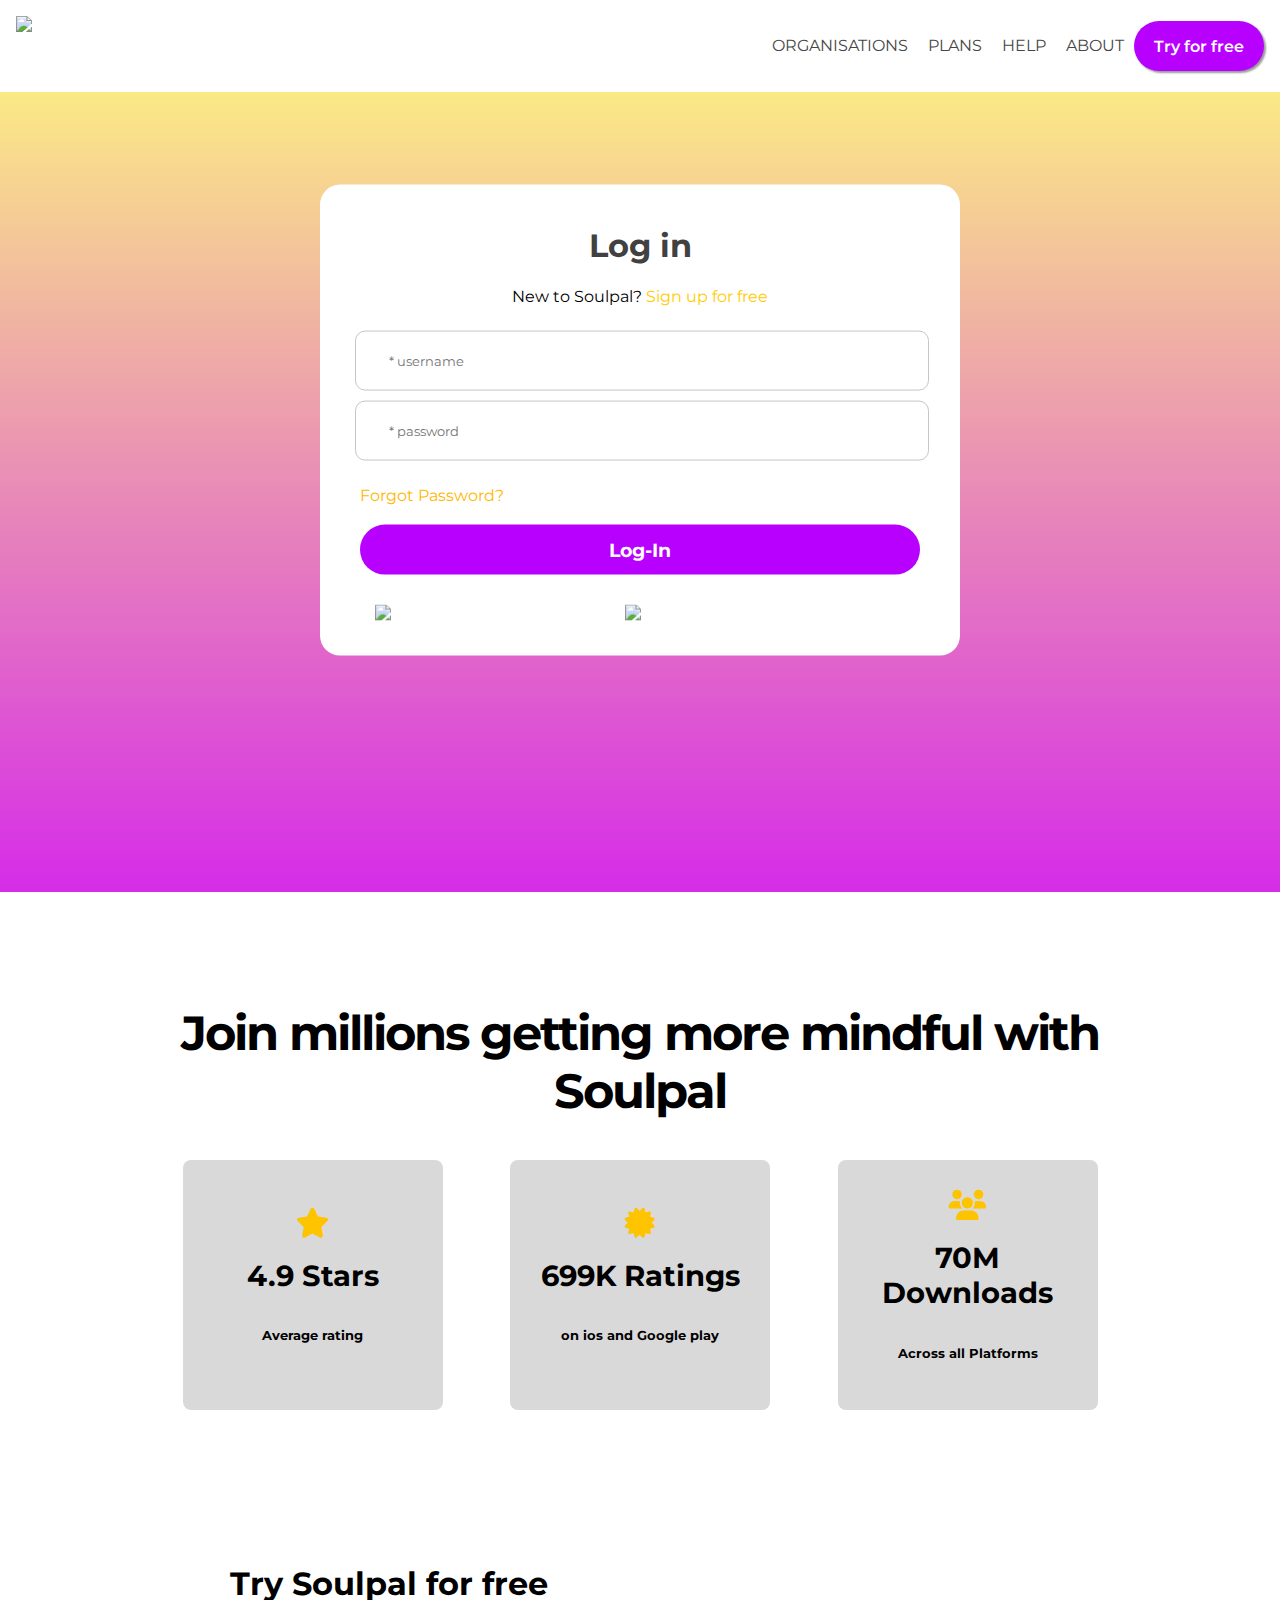
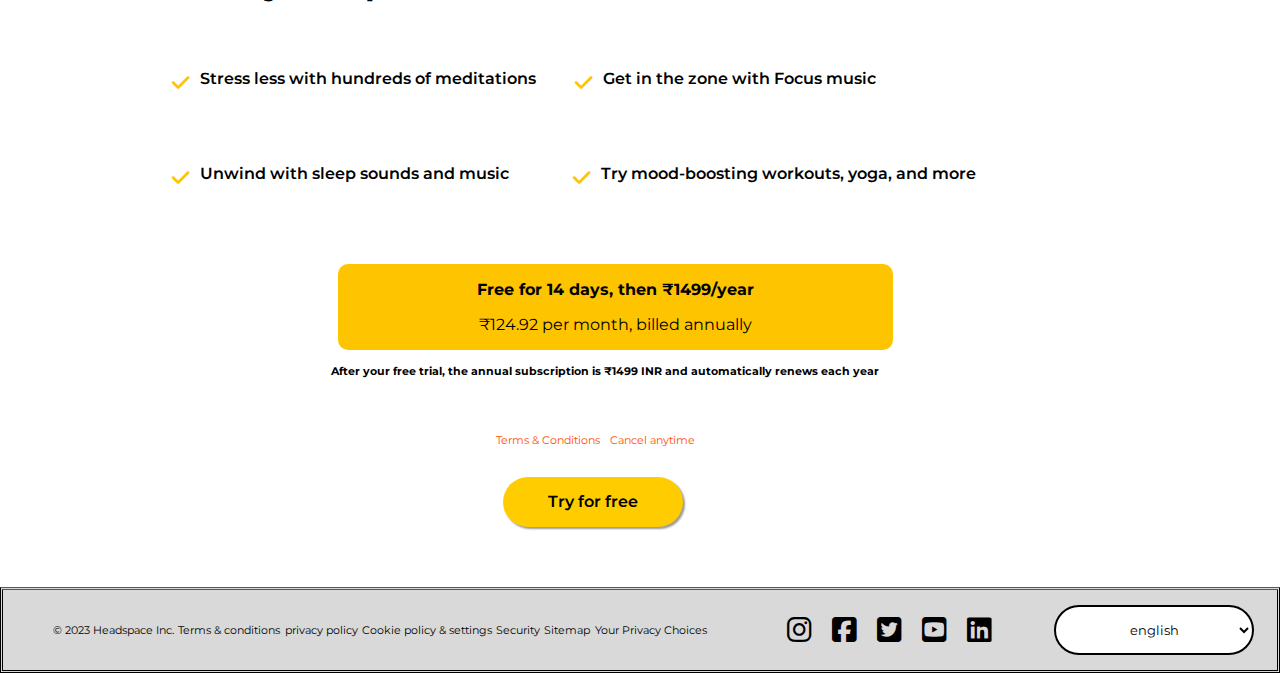
==== login.html @ da0b6b70 "done" ====
<!DOCTYPE html>
<html lang="en">

<head>
    <meta charset="UTF-8">
    <meta name="viewport" content="width=device-width, initial-scale=1.0">
    <title>login</title>
    <link rel="stylesheet" href="login.css">
    <link rel="stylesheet" href="https://cdnjs.cloudflare.com/ajax/libs/font-awesome/6.5.1/css/all.min.css">
</head>

<body>
    <header>

        <div class="navbar">
            <div class="mainlogo"><a href="index.html" target="_blank"><img src="img\main logo w space.png"
                        class="img1"></a>
            </div>
            <div class="nav1">
                <ul class="nav1-1">
                    <li>ORGANISATIONS</li>
                    <li>PLANS</li>
                    <li>HELP</li>
                    <li>ABOUT</li>
                </ul>
                <div class="sign-in">
                    <a href="index.html" class="signininner"> Try for free</a>
                </div>
            </div>


    </header>
    <section>
        <div class="mainbody">
            <h1>Log in</h1>
            <div class="signup">
                New to Soulpal? <a href="signup.html">Sign up for free</a>
            </div>

            <form method="post">
                <div class="text_field">
                    <input type="text" placeholder=" * username" class="input">
                </div>
                <div class="text_field">
                    <input type="password" placeholder=" * password" class="input">
                </div>

                <div class="forgotpass">Forgot Password?</div>
                <div class="submitbutton"><input type="submit" value="Log-In" class="button"> </div>
                <div class="extlinks">
                    <img src="img\1x\app-store.png" class="applink">
                    <img src="img/1x/google-play.png" class="applink">
                </div>

            </form>

        </div>
    </section>
    <footer>
        <div class="footer-1">
            <div class="footer-1-1">
                <div class="footer-1-heading">
                    <h1>Join millions getting more mindful with Soulpal</h1>
                </div>
                <div class="footer-1-state">
                    <div class="state-box1 box">
                        <div class="box-img"><i class="fa-solid fa-star"></i></div>
                        <h3> 4.9 Stars</h3>
                        <h5>Average rating</h5>
                    </div>
                    <div class="state-box2 box">
                        <div class="box-img"><i class="fa-solid fa-certificate"></i></div>
                        <h3> 699K Ratings </h3>
                        <h5>on ios and Google play</h5>

                    </div>
                    <div class="state-box3 box">
                        <div class="box-img"><i class="fa-solid fa-users"></i></div>
                        <h3>70M Downloads</h3>
                        <h5>Across all Platforms</h5>
                    </div>
                </div>
            </div>

        </div>

        <div class="footer-1">
            <div class="footer-1-2">
                <h2> Try Soulpal for free</h2>
                <div class="check">
                    <div class="check-1">
                        <div class="check1 flex">
                            <i class="fa-solid fa-check"></i>
                            <p>Stress less with hundreds of meditations</p>
                        </div>
                        <div class="check2 flex">
                            <i class="fa-solid fa-check"></i>
                            <p>Get in the zone with Focus music</p>
                        </div>
                    </div>
                    <div class="check-1">
                        <div class="check3 flex">
                            <i class="fa-solid fa-check"></i>
                            <p>Unwind with sleep sounds and music</p>
                        </div>
                        <div class="check4 flex">
                            <i class="fa-solid fa-check"></i>
                            <p>Try mood-boosting workouts, yoga, and more</p>
                        </div>
                    </div>
                </div>
            </div>
        </div>
        <div class="footer-1 fomter">
            <div class="plan-box planbox-2">
                <p class="plan-box1 txt"><b>Free for 14 days, then ₹1499/year</b></p>
                <p class="plan-box2 txt">₹124.92 per month, billed annually</p>
            </div>
        </div>
        <div class="footer-1 fomter2">
            <h6>After your free trial, the annual subscription is ₹1499 INR and automatically renews each year</h6>
        </div>
        <div class="footer-1 tandc fomter2">
            <a href="#">Terms & Conditions</a>
            <a href="#" class="a2"> Cancel anytime</a>
        </div>
        <div class="footer-1 sigma">
            <div class="lasttry"><a href="#" class="signininner innercolor">Try for free </a></div>
        </div>

        <div class="footer-2">
            <div class="formality">
                <p>© 2023 Headspace Inc.</p>
                <p>Terms & conditions</p>
                <p>privacy policy</p>
                <p> Cookie policy & settings</p>
                <p> Security</p>
                <p> Sitemap</p>
                <p> Your Privacy Choices</p>
            </div>
            <div class="socials">
                <i class="fa-brands fa-instagram"></i>
                <i class="fa-brands fa-square-facebook"></i>
                <i class="fa-brands fa-square-twitter"></i>
                <i class="fa-brands fa-square-youtube"></i>
                <i class="fa-brands fa-linkedin"></i>
            </div>
            <div class="lan">
                <select>
                    <option value="english">english</option>
                    <option value="hindi">hindi</option>
                    <option value="french">french</option>
                    <option value="U.K">U.K</option>
                </select>
            </div>
        </div>
    </footer>

</body>

</html>
---- login.css ----
@import url('https://fonts.googleapis.com/css2?family=Montserrat:wght@300;400;500;600;700&display=swap');


* {

    font-family: 'Montserrat', sans-serif;
}

body {
    background: url(bg.png);
    margin: 0px;

}

section
{
    height: 800px;
}
/*-------------------header---------------------------------------------------------- */

.navbar {
    display: flex;
    height: 60px;
    padding: 16px;
    background-color: white;
    justify-content: space-between;
    align-items: center;
    

}

.img1 {
    display: flex;
    height: 60px;
}

.nav1 {
    display: flex;
    align-items: center;

}

.nav1-1 {
    list-style: none;
    display: flex;
    height: 90px;

}

.nav1-1 li {
    padding: 0px 10px;
    padding-top: 35px;
    color: rgb(69, 69, 69);
}

.nav1-1 :hover {
    cursor: pointer;
    border: none;
    box-shadow: 0px 4px hwb(283 0% 0%);
}


.signininner {
    width: 130px;
    height: 50px;
    border-radius: 30px;
    background-color: #B800FF;
    border: none;
    box-shadow: 2px 2px 2px rgba(0, 0, 0, 0.4);
    font-size: 1em;
    color: white;
    font-weight: 600;
    cursor: pointer;
    display: flex;
    align-items: center;
    justify-content: center;
    text-decoration: none
}

.signininner:hover {
    background-color: #9f00de;
}
/*-------------------main body--------------------------------------------------------- */

.mainbody {
    display: flex;
    flex-direction: column;
    position: absolute;
    align-items: center;
    left: 50%;
    top: 420px;
    transform: translate(-50%, -50%);
    width: 600px;
    padding: 20px;
    background-color: white;
    border-radius: 20px;
}

.mainbody h1 {
    text-align: center;
    color: #414141;
}

.text_field {
    display: flex;
    height: 25px;
    width: 60px;
    position: relative;
    left: 25%;
    font-size: 10px;
    padding: 5px;
}

.text_field2 {
    display: inline-block;
    height: 25px;
    width: 60px;
    position: relative;
    left: 25%;
    font-size: 10px;
    padding: 5px;
}

.submitbutton {
    width: 560px;
    height: 50px;
    border-radius: 30px;
    background-color: #B800FF;
    border: none;
    cursor: pointer;
    display: flex;
    align-items: center;
    justify-content: center;
    text-decoration: none
}

.button {
    border: none;
    background-color: #B800FF;
    color: #ffffff;
    font-size: 1.2em;
    font-weight: bolder;
}


.signup a {
    text-decoration: none;
    color: #ffcc00;
}

.signup {
    margin-bottom: 20px;
}

.text_field {
    height: 60px;
    width: 590px;
    margin-left: -150px;

}

.input {
    width: 540px;
    border-radius: 10px;
    padding-left: 30px;
    border: 1px solid #c6c5c5;
}

.input:focus {
    outline-color: #ffcc00;
    border: 1px;
    border-color: #ffcc00;
}

.forgotpass {
    margin-top: 20px;
    color: #ffb700;
    margin-bottom: 20px;
}
.forgotpass :hover
{
    cursor: pointer;
}
.extlinks
{
    width: 500px;
    display: flex;
    justify-content: space-between;
}
.applink
{
    display: flex;
    width: 250px;
    margin: 15px;
    margin-top: 30px;
}

.extlinks :hover
{
 cursor: pointer;
}

/*-----------------footer---------------------------------------------------------- */
.footer-1 {
    height: auto;
    background-color: #ffffff;
    display: flex;
    justify-content: center;
}

.footer-1-1 {
    height: 400px;
    width: 1000px;
    padding-top: 80px;
    padding-bottom: 128px;
    margin: 0px 687.6px 0px 687.6px;
}

.footer-1-heading {

    font-size: 1.5em;
    text-align: center;
    letter-spacing: -2px;
    color: rgb(0, 0, 0);
    margin-bottom: 40px;
}

.footer-1-state {
    height: 250px;
    width: 1000px;
    display: flex;
    justify-content: space-evenly;
}

.box {
    height: 250px;
    background-color: rgb(217, 217, 217);
    width: 260px;
    display: flex;
    justify-content: center;
    align-items: center;
    flex-direction: column;
    margin: 0px 25px;
    border-radius: 8px;
}

.box-img {
    font-size: 30px;
    color: #ffc400 ;
}

.footer-1-state h3 {
    font-size: 1.8em;
    color: rgb(0, 0, 0);
    align-items: center;
    margin-left: 0px;
    text-align: center;
    margin: 16px 20px 12px 20px;
}

.footer-1-state h5 {
    color: rgb(0, 0, 0);
    align-items: center;
    justify-content: center;
}

.footer-1-2 {
    width: 1000px;
    padding: 64px 32px 0px 32px;
    height: 300px;
    z-index: 1;

}

.footer-1-2 h2 {
    margin: 0px 90px 50px;
    color: rgb(0, 0, 0);
    font-size: 32px;
}

.check {
    width: 936px;
    height: 126px;
    color: rgb(0, 0, 0);
    z-index: 2;
}

.flex {
    display: flex;
    margin: 0px 32px 24px;
}

.check-1 {
    display: flex;
    margin-bottom: 20px;
}

.check i {
    font-size: 20px;
    color: #ffc400;
    margin-top: 20px;
    margin-right: 10px;
    font-weight: bolder;
}

.check2 {
    margin-left: 7px;
}

.check p {
    font-weight: 600;
}

.planbox-2 {
    width: 555px;
    color: rgb(0, 0, 0);
    background-color: #ffc400;
    margin-left: -50px;
    border-radius: 10px;
}

.txt {
    text-align: center;
    margin-left: -40spx;
}

.footer-1 h6 {
    color: rgb(0, 0, 0);
    width: 550px;
    margin-top: 15px;
    text-align: center;
    margin-left: -70px;
}

.tandc {
    margin-left: -90px;
}

.tandc a {
    margin-top: 30px;
    color: #ff4d00;
    font-size: 0.7em;
    text-decoration: none;
}

.a2 {
    margin-left: 10px;
}

.lasttry {
    margin-top: 30px;
    margin-left: -95px;
}

.innercolor {
    color: rgb(0, 0, 0);
    background-color: #ffcc00;
    width: 180px;
}

.innercolor:hover {
    background-color: #ffa600;
}

.sigma {
    padding-bottom: 60px;
}

.footer-2 {
    background-color: rgb(217, 217, 217);
    height: 80px;
    border-top: 3px solid rgb(87, 86, 86);
    border-style: double;
    display: flex;
    align-items: center;
    justify-content: center;
}

.formality {
    height: inherit;
    width: 800px;
    margin-left: 50px;
    display: flex;
    align-items: center;
    color: #000000;
    justify-content: space-between;
    font-size: 0.7em;
}

.socials {
    height: inherit;
    width: 300px;
    margin-left: 40px;
    display: flex;
    align-items: center;
    justify-content: space-evenly;
    padding: 0px 20px;
}

.socials i {
    font-size: 28px;
    color: rgb(0, 0, 0);
}

.socials i:hover {
    cursor: pointer;
}

.formality p:hover {
    cursor: pointer;
}

.lan {
    height: inherit;
    width: 300px;
    display: flex;
    align-items: center;
    justify-content: center;
}

.lan select {
    width: 200px;
    background-color: rgb(255, 255, 255);
    border: 2px solid  rgb(0, 0, 0);
    height: 50px;
    border-radius: 25px;
    color: rgb(4, 4, 4);
}

.lan select {
    padding-left: 70px;
}
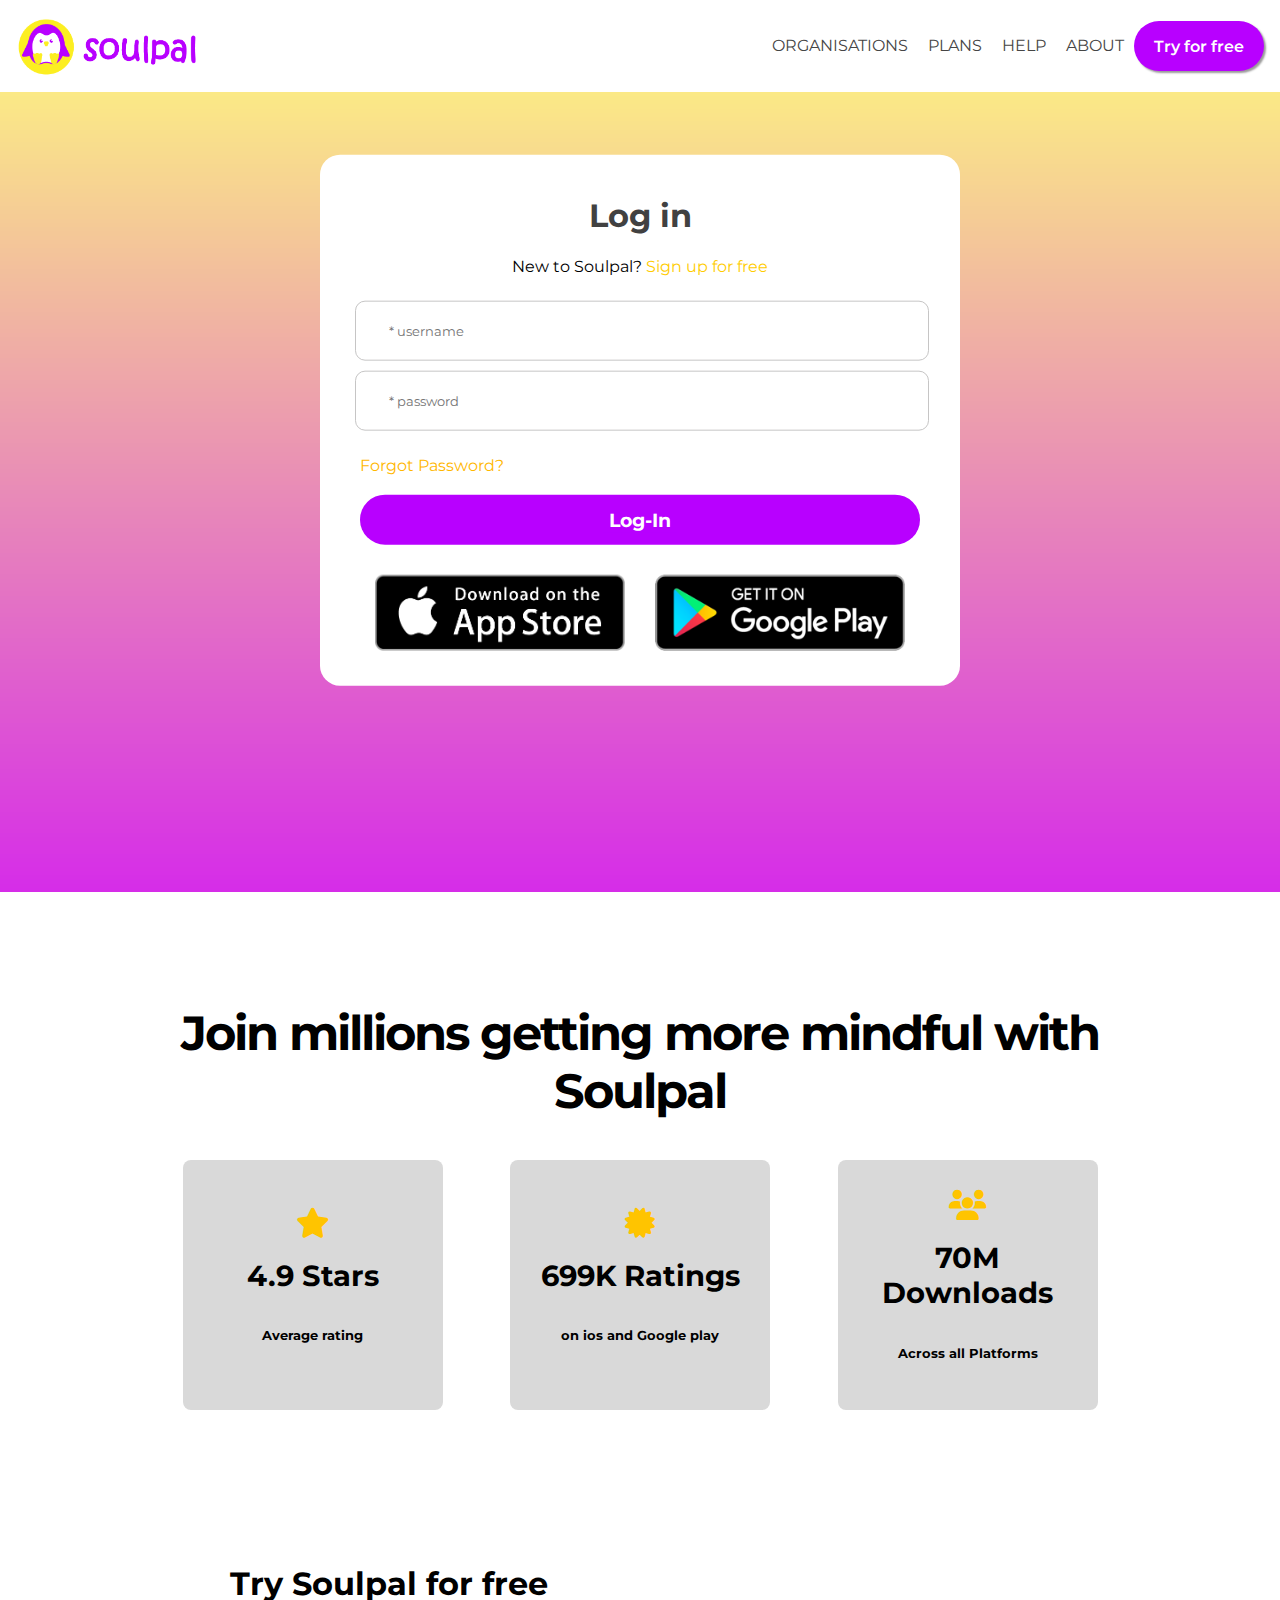
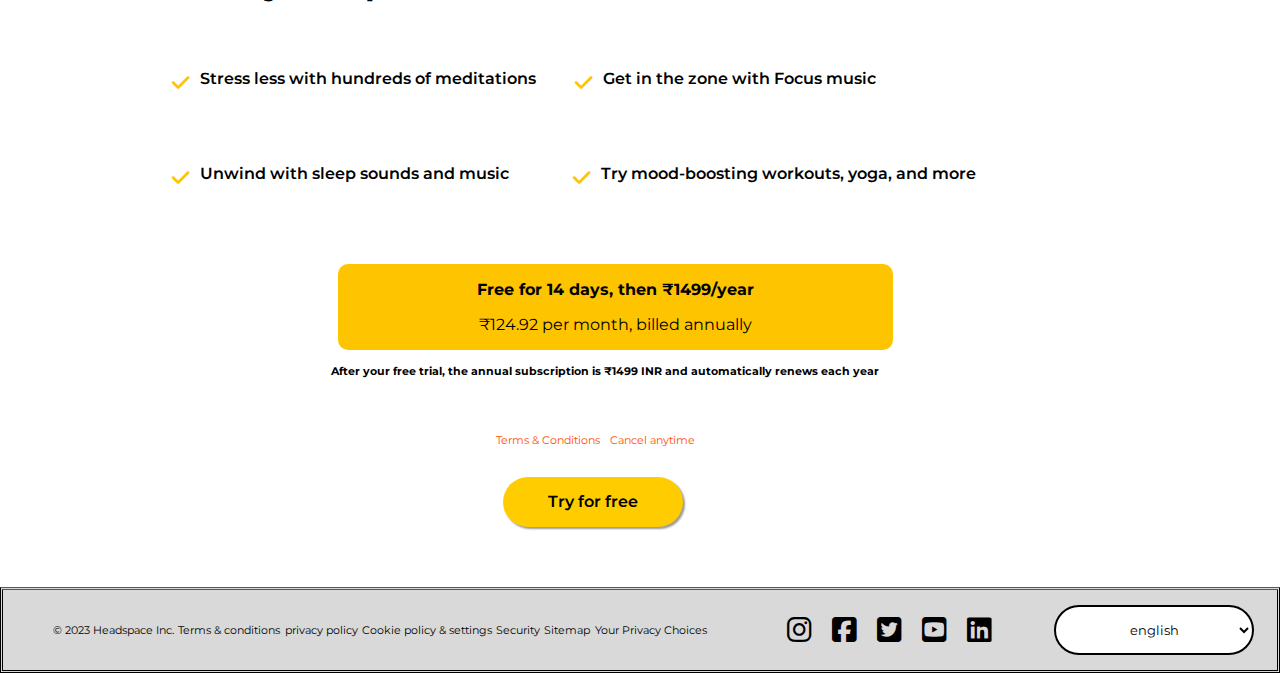
==== commit 7600a7f4: "target blank added" ====
--- a/login.html
+++ b/login.html
@@ -34,7 +34,7 @@
         <div class="mainbody">
             <h1>Log in</h1>
             <div class="signup">
-                New to Soulpal? <a href="signup.html">Sign up for free</a>
+                New to Soulpal? <a href="signup.html " target="_blank">Sign up for free</a>
             </div>
 
             <form method="post">
